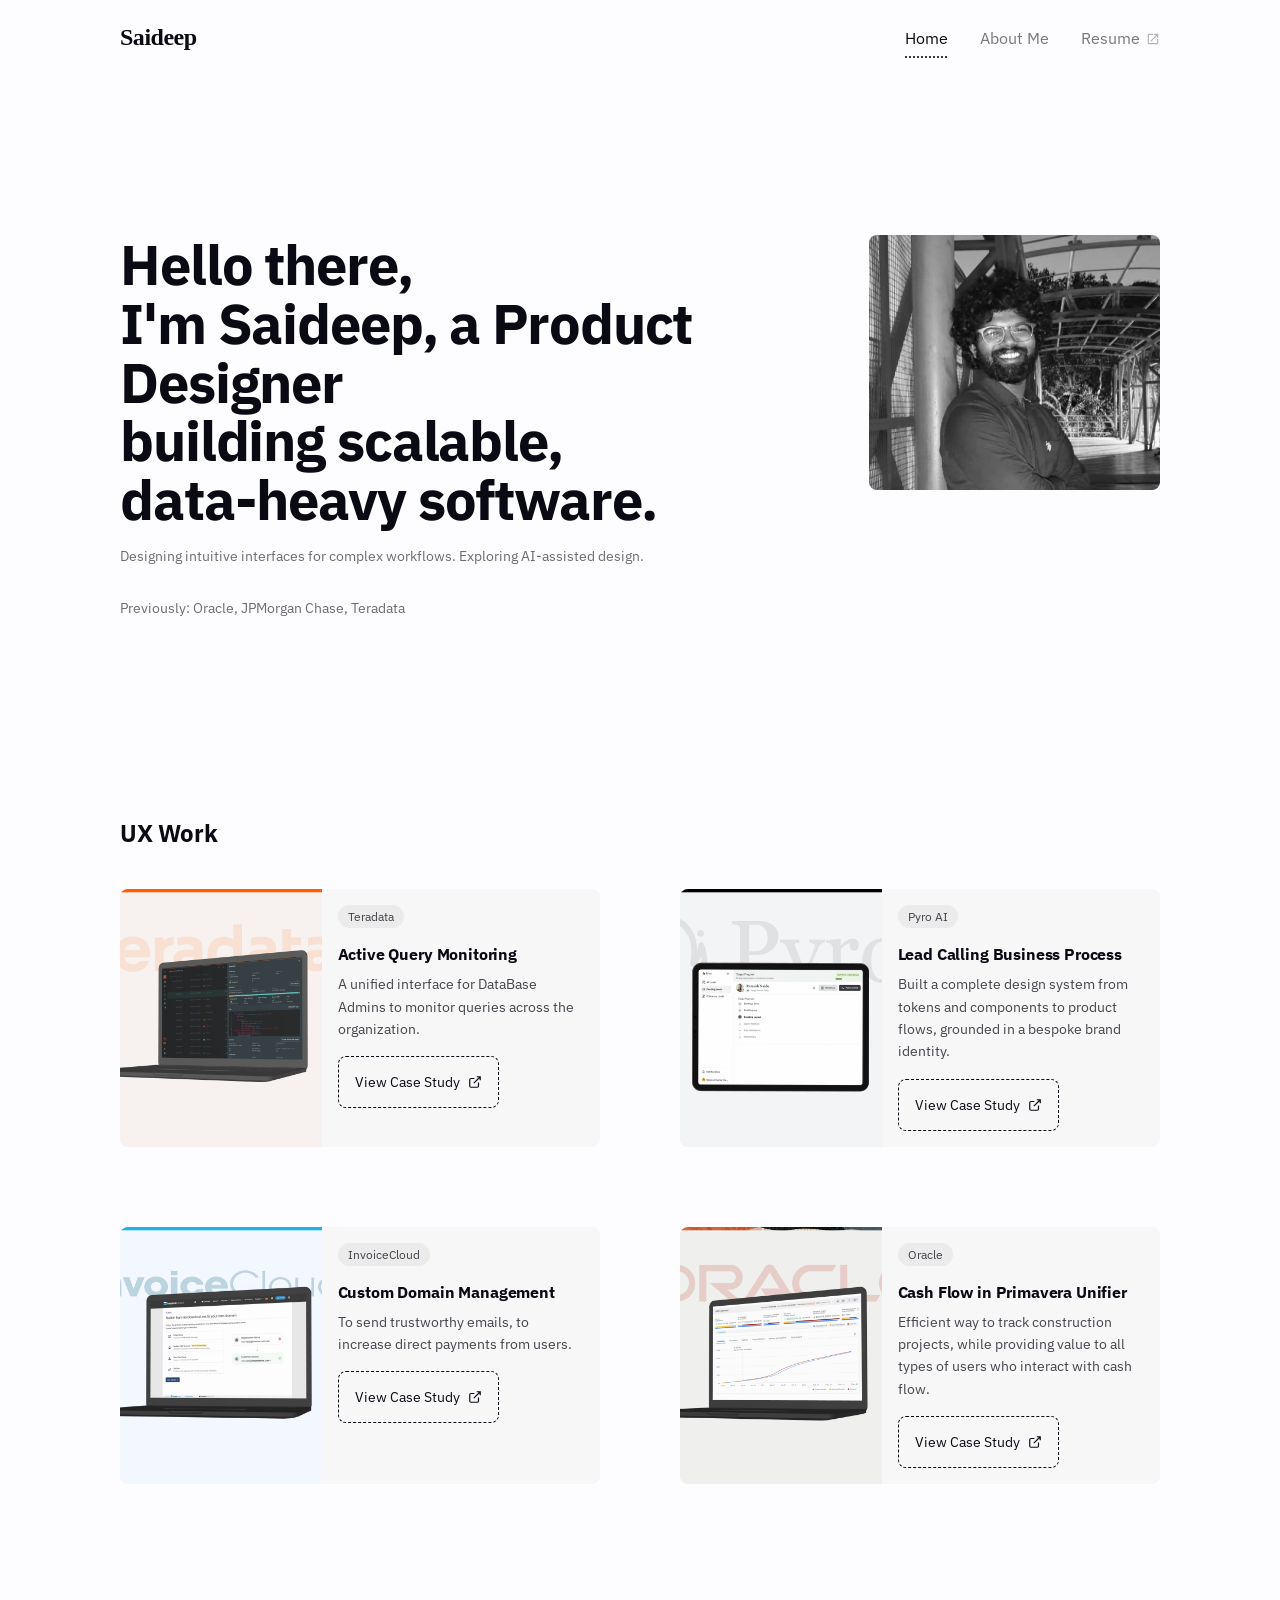
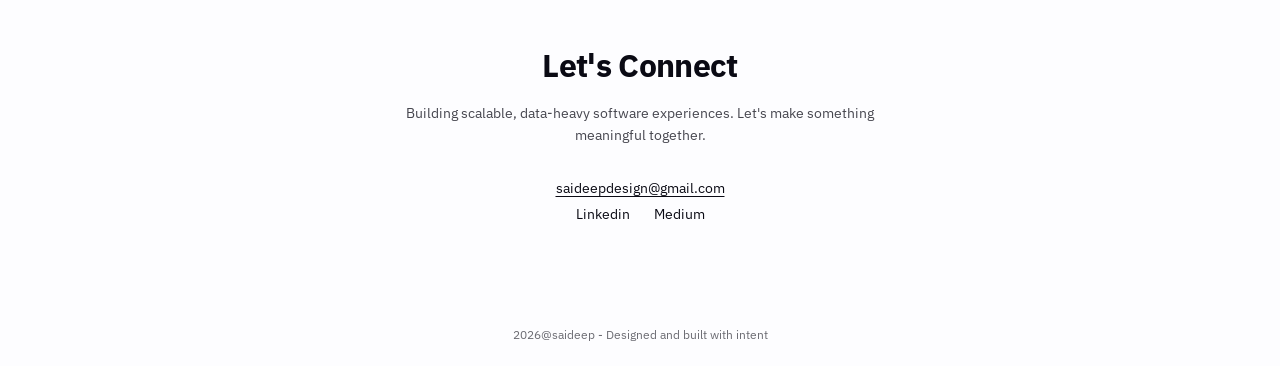
==== index.html @ 486af342 "Initial build of Indian-portfolio: replicate saideep.design as static site Ports the Framer-hosted m" ====
<!DOCTYPE html>
<html lang="en">
<head>
  <meta charset="UTF-8" />
  <meta name="viewport" content="width=device-width, initial-scale=1.0" />
  <title>Saideep Vangala — Product Designer</title>
  <meta name="description" content="Saideep Vangala — Senior Product Designer building scalable, data-heavy software." />
  <link rel="preconnect" href="https://fonts.googleapis.com" />
  <link rel="preconnect" href="https://fonts.gstatic.com" crossorigin />
  <link href="https://fonts.googleapis.com/css2?family=IBM+Plex+Sans:wght@400;500;600;700&display=swap" rel="stylesheet" />
  <link rel="stylesheet" href="portfolio-ds.css" />
</head>
<body class="page-home">

  <!-- NAV (desktop) -->
  <nav>
    <a class="nav-logo" href="/">Saideep</a>
    <ul class="nav-links">
      <li><a href="/" class="active">Home</a></li>
      <li><a href="/about">About Me</a></li>
      <li><a href="https://drive.google.com/file/d/1HiEhL3yhojKXlpeW-WOKGvESby1ViaPg/view" target="_blank" rel="noopener">Resume <svg xmlns="http://www.w3.org/2000/svg" width="14" height="14" viewBox="0 0 24 24" fill="currentColor" class="icon-external-link"><path d="M19 19H5V5h7V3H5a2 2 0 00-2 2v14a2 2 0 002 2h14a2 2 0 002-2v-7h-2v7zM14 3v2h3.59l-9.83 9.83 1.41 1.41L19 6.41V10h2V3h-7z"/></svg></a></li>
    </ul>
  </nav>

  <!-- NAV (mobile bottom bar) -->
  <nav class="mobile-nav">
    <a href="/" class="active">Home</a>
    <a href="/about">About Me</a>
    <a href="https://drive.google.com/file/d/1HiEhL3yhojKXlpeW-WOKGvESby1ViaPg/view" target="_blank" rel="noopener">Resume <svg xmlns="http://www.w3.org/2000/svg" width="14" height="14" viewBox="0 0 24 24" fill="currentColor" class="icon-external-link"><path d="M19 19H5V5h7V3H5a2 2 0 00-2 2v14a2 2 0 002 2h14a2 2 0 002-2v-7h-2v7zM14 3v2h3.59l-9.83 9.83 1.41 1.41L19 6.41V10h2V3h-7z"/></svg></a>
  </nav>

  <!-- HERO -->
  <div class="hero">
    <div class="hero-text">
      <h1>Hello there,<br />I'm Saideep, a Product Designer<br />building scalable,<br />data-heavy software.</h1>
      <p class="hero-sub">Designing intuitive interfaces for complex workflows. Exploring AI-assisted design.</p>
      <p class="hero-prev">Previously: Oracle, JPMorgan Chase, Teradata</p>
    </div>
    <div class="hero-photo">
      <img src="images/DP.png" alt="Saideep Vangala" />
    </div>
  </div>

  <!-- UX WORK -->
  <div class="section">
    <h2 class="section-title">UX Work</h2>
    <div class="work-grid">

      <a class="work-card" href="https://www.figma.com/proto/15N6r7ua9zx3kTx4AIGn7R/case-study---Active-Query-Monitoring---AQM?node-id=31-2897&scaling=scale-down-width&content-scaling=fixed&page-id=1%3A10&hide-ui=1" target="_blank" rel="noopener">
        <div class="work-card-image">
          <img src="images/Thumbnail%20-%20AQM.png" alt="Teradata Active Query Monitoring" />
        </div>
        <div class="work-card-content">
          <span class="work-tag">Teradata</span>
          <div class="work-card-body">
            <h3>Active Query Monitoring</h3>
            <p>A unified interface for DataBase Admins to monitor queries across the organization.</p>
          </div>
          <span class="work-btn">View Case Study <svg viewBox="0 0 24 24" fill="none" stroke="currentColor" stroke-width="2"><path d="M18 13v6a2 2 0 01-2 2H5a2 2 0 01-2-2V8a2 2 0 012-2h6M15 3h6v6M10 14L21 3"/></svg></span>
        </div>
      </a>

      <a class="work-card" href="https://www.figma.com/proto/bgmjLXt54IvHeegfUHhZ1A/Case-study---Pyro---Praja-RM-tool?node-id=28-75&scaling=scale-down-width&content-scaling=fixed&page-id=21%3A2" target="_blank" rel="noopener">
        <div class="work-card-image">
          <img src="images/Thumbnail%20-Pyro%20-%20RM.png" alt="Pyro AI" />
        </div>
        <div class="work-card-content">
          <span class="work-tag">Pyro AI</span>
          <div class="work-card-body">
            <h3>Lead Calling Business Process</h3>
            <p>Built a complete design system from tokens and components to product flows, grounded in a bespoke brand identity.</p>
          </div>
          <span class="work-btn">View Case Study <svg viewBox="0 0 24 24" fill="none" stroke="currentColor" stroke-width="2"><path d="M18 13v6a2 2 0 01-2 2H5a2 2 0 01-2-2V8a2 2 0 012-2h6M15 3h6v6M10 14L21 3"/></svg></span>
        </div>
      </a>

      <a class="work-card" href="https://www.figma.com/proto/kyYMKYUiEWqZeBJ1d8bh70/For-bahance?page-id=23%3A17189&node-id=149-2050&scaling=scale-down-width&content-scaling=fixed&hide-ui=1" target="_blank" rel="noopener">
        <div class="work-card-image">
          <img src="images/Thumbnail%20-%20Custom%20email%20domain.png" alt="InvoiceCloud" />
        </div>
        <div class="work-card-content">
          <span class="work-tag">InvoiceCloud</span>
          <div class="work-card-body">
            <h3>Custom Domain Management</h3>
            <p>To send trustworthy emails, to increase direct payments from users.</p>
          </div>
          <span class="work-btn">View Case Study <svg viewBox="0 0 24 24" fill="none" stroke="currentColor" stroke-width="2"><path d="M18 13v6a2 2 0 01-2 2H5a2 2 0 01-2-2V8a2 2 0 012-2h6M15 3h6v6M10 14L21 3"/></svg></span>
        </div>
      </a>

      <a class="work-card" href="https://www.figma.com/proto/kyYMKYUiEWqZeBJ1d8bh70/Portfolio---behance?page-id=0%3A1&node-id=214-20147&scaling=scale-down-width&content-scaling=fixed&hide-ui=1" target="_blank" rel="noopener">
        <div class="work-card-image">
          <img src="images/Thumbnail%20-%20Cash%20Flow.png" alt="Oracle" />
        </div>
        <div class="work-card-content">
          <span class="work-tag">Oracle</span>
          <div class="work-card-body">
            <h3>Cash Flow in Primavera Unifier</h3>
            <p>Efficient way to track construction projects, while providing value to all types of users who interact with cash flow.</p>
          </div>
          <span class="work-btn">View Case Study <svg viewBox="0 0 24 24" fill="none" stroke="currentColor" stroke-width="2"><path d="M18 13v6a2 2 0 01-2 2H5a2 2 0 01-2-2V8a2 2 0 012-2h6M15 3h6v6M10 14L21 3"/></svg></span>
        </div>
      </a>

    </div>
  </div>

  <!-- CONNECT -->
  <div class="connect">
    <h2>Let's Connect</h2>
    <p class="connect-sub">Building scalable, data-heavy software experiences. Let's make something meaningful together.</p>
    <div class="connect-links">
      <a href="mailto:saideepdesign@gmail.com">saideepdesign@gmail.com</a>
      <div class="connect-social">
        <a href="https://www.linkedin.com/in/saideep-vangala/" target="_blank" rel="noopener">Linkedin</a>
        <a href="https://medium.com/@saideepdesign" target="_blank" rel="noopener">Medium</a>
      </div>
    </div>
  </div>

  <footer>2026@saideep - Designed and built with intent</footer>

</body>
</html>
---- portfolio-ds.css ----
/* ==========================================================================
   PORTFOLIO-DS — Saideep portfolio design system (common/default site)
   One shared stylesheet for index.html, about.html.

   Structure:
   1. TOKENS     — primitives, then semantic tokens built on top of them
   2. BASE       — reset + global element defaults
   3. ATOMS      — smallest reusable pieces (logo, nav link, button, tag, icon sizing)
   4. MOLECULES  — page-specific composite components (cards), grouped by the page they belong to
   5. TEMPLATES  — page-level containers, scoped under body.page-home / body.page-about
   6. RESPONSIVE — breakpoints: ≤960px (tablet), ≤600px (mobile)

   Each HTML page needs exactly one line in <head>:
     <link rel="stylesheet" href="portfolio-ds.css" />
   and a page-identifying class on <body>: page-home / page-about.
   ========================================================================== */


/* ── 1. TOKENS ─────────────────────────────────────────────────────────── */

:root {
  /* Primitives — raw values, not referenced directly outside this block */
  --color-white:    #FFFFFF;
  --color-gray-25:  #FDFDFF;
  --color-gray-50:  #F7F7F7;
  --color-gray-75:  #F0F4FF;
  --color-gray-100: #EBEBEB;
  --color-gray-150: #E8E8E8;
  --color-gray-200: #DDDDDD;
  --color-ink:      #0A0A14;
  --color-ink-rgb:  10, 10, 20;
  --color-black:    #000000;

  --font-sans:  'IBM Plex Sans', sans-serif;
  --font-serif: Georgia, serif;

  --font-size-11: 11px; --font-size-12: 12px; --font-size-13: 13px; --font-size-14: 14px;
  --font-size-15: 15px; --font-size-16: 16px; --font-size-24: 24px; --font-size-28: 28px;
  --font-size-30: 30px; --font-size-32: 32px; --font-size-36: 36px; --font-size-40: 40px;
  --font-size-48: 48px; --font-size-56: 56px;

  --font-weight-regular: 400; --font-weight-medium: 500;
  --font-weight-semibold: 600; --font-weight-bold: 700;

  --line-height-tight: 1.05; --line-height-snug: 1.3; --line-height-normal: 1.5;
  --line-height-relaxed: 1.6; --line-height-loose: 1.7;

  --tracking-tight: -0.02em; --tracking-snug: -0.01em;
  --tracking-wide: 0.03em; --tracking-wider: 0.08em;

  /* Spacing — 8px base unit. --space-half is the one sanctioned exception
     for micro adjustments (icon gaps); never use it between cards/sections. */
  --space-half: 4px; --space-1: 8px; --space-2: 16px; --space-3: 24px;
  --space-4: 32px; --space-5: 40px; --space-6: 48px; --space-7: 56px;
  --space-8: 64px; --space-9: 72px; --space-10: 80px; --space-11: 96px;
  --space-12: 120px; --space-13: 160px;

  --radius-sm: 4px; --radius-md: 8px; --radius-full: 999px;
  --ease-standard: 0.15s ease; --ease-standard-md: 0.2s ease;

  /* Semantic — components should consume these, not the primitives above */
  --color-bg-canvas:              var(--color-gray-25);
  --color-bg-surface:              var(--color-gray-75);
  --color-bg-card:                var(--color-gray-50);
  --color-bg-tag:                 var(--color-gray-100);
  --color-bg-image-placeholder:   var(--color-gray-150);
  --color-bg-image-placeholder-2: var(--color-gray-200);
  --color-bg-overlay-scrim:       rgba(0, 0, 0, 0.3);
  --color-bg-overlay-scrim-hover: rgba(0, 0, 0, 0.45);
  --color-bg-hover-wash:          rgba(var(--color-ink-rgb), 0.04);
  --color-bg-track:               rgba(var(--color-ink-rgb), 0.12);

  /* Text — contrast ratios measured against --color-bg-canvas (#FDFDFF) */
  --color-text-primary:   var(--color-ink);                 /* 19.4:1 — AAA */
  --color-text-secondary: rgba(var(--color-ink-rgb), 0.75); /* 9.1:1  — AAA */
  --color-text-tertiary:  rgba(var(--color-ink-rgb), 0.6);  /* 5.2:1  — AA  */
  --color-text-on-dark:   var(--color-white);

  --color-border: var(--color-gray-150);

  --space-page-margin:        var(--space-12);
  --space-page-margin-tablet: var(--space-5);
  --space-page-margin-mobile: var(--space-3);
  --space-section-gap:        var(--space-10);
  --space-card-padding-lg:    var(--space-4);
  --space-card-padding-md:    var(--space-2);
  --space-card-gap-roomy:     var(--space-10);
  --space-card-gap-cozy:      var(--space-6);
  --space-card-gap-tight:     var(--space-4);

  --radius-card: var(--radius-md);
  --radius-pill: var(--radius-full);
}


/* ── 2. BASE ───────────────────────────────────────────────────────────── */

*, *::before, *::after { box-sizing: border-box; margin: 0; padding: 0; }

body {
  font-family: var(--font-sans);
  background: var(--color-bg-canvas);
  color: var(--color-text-primary);
  -webkit-font-smoothing: antialiased;
}

a { text-decoration: none; color: inherit; }


/* ── 3. ATOMS ──────────────────────────────────────────────────────────── */

/* Logo / wordmark */
.nav-logo {
  font-size: var(--font-size-24);
  font-weight: var(--font-weight-bold);
  color: var(--color-text-primary);
  letter-spacing: var(--tracking-tight);
  display: flex;
  align-items: baseline;
  gap: 3px; /* micro, intentionally off-grid */
  font-family: var(--font-serif);
}

/* Desktop nav bar + nav links (identical on every page) */
nav {
  display: flex;
  align-items: center;
  justify-content: space-between;
  padding: var(--space-3) var(--space-page-margin);
  max-width: 1440px;
  margin: 0 auto;
}

.nav-links {
  display: flex;
  align-items: center;
  gap: var(--space-4);
  list-style: none;
}

.nav-links a {
  font-size: var(--font-size-16);
  font-weight: var(--font-weight-regular);
  color: var(--color-text-primary);
  opacity: 0.55;
  text-decoration: none;
  transition: opacity var(--ease-standard);
}

.nav-links a.active {
  opacity: 1;
  text-decoration: underline;
  text-decoration-style: dotted;
  text-underline-offset: 13px;
  text-decoration-color: var(--color-text-primary);
}

.nav-links a:hover:not(.active) {
  opacity: 1;
  text-decoration: underline;
  text-decoration-style: dotted;
  text-underline-offset: 13px;
  text-decoration-color: var(--color-text-primary);
}

/* External-link icon (used inline next to "Resume" in both nav variants) */
.icon-external-link { opacity: 0.55; vertical-align: middle; margin-left: 2px; }

/* Pill tag — work-tag is the only background-filled pill in the system */
.work-tag {
  font-size: var(--font-size-12);
  font-weight: var(--font-weight-regular);
  color: var(--color-text-secondary);
  background: var(--color-bg-tag);
  padding: var(--space-half) 10px;
  border-radius: var(--radius-pill);
  display: inline-block;
}

/* Outline button — "View Case Study →" */
.work-btn {
  display: inline-flex;
  align-items: center;
  gap: var(--space-1);
  padding: var(--space-2);
  border: 1px dashed var(--color-text-primary);
  border-radius: var(--radius-card);
  font-size: var(--font-size-14);
  font-weight: var(--font-weight-regular);
  color: var(--color-text-primary);
  background: transparent;
  cursor: pointer;
  transition: background var(--ease-standard);
  text-decoration: none;
}

.work-btn:hover { background: var(--color-bg-hover-wash); }
.work-btn svg { width: 14px; height: 14px; flex-shrink: 0; }

/* Play button — overlays a video thumbnail */
.play-btn {
  position: absolute;
  inset: 0;
  display: flex;
  align-items: center;
  justify-content: center;
  background: var(--color-bg-overlay-scrim);
  transition: background var(--ease-standard-md);
}

.play-btn:hover { background: var(--color-bg-overlay-scrim-hover); }
.play-btn svg { width: 48px; height: 48px; fill: var(--color-text-on-dark); opacity: 0.9; }

/* Mobile bottom nav bar (identical on every page) */
.mobile-nav {
  display: none;
  position: fixed;
  bottom: 0; left: 0; right: 0;
  z-index: 100;
  background: var(--color-bg-canvas);
  border-top: 1px solid var(--color-border);
  padding: 12px 0 env(safe-area-inset-bottom, 12px);
  justify-content: space-around;
  align-items: center;
}

.mobile-nav a {
  font-size: var(--font-size-12);
  font-weight: var(--font-weight-regular);
  color: var(--color-text-primary);
  text-decoration: none;
}

.mobile-nav a.active {
  text-decoration: underline;
  text-decoration-style: solid;
  text-underline-offset: 3px;
}

/* Connect block — inner elements (shared verbatim across pages;
   the outer container is scoped per page in §5 TEMPLATES) */
.connect h2 { font-size: var(--font-size-32); font-weight: var(--font-weight-bold); letter-spacing: var(--tracking-tight); }

.connect-sub {
  font-size: var(--font-size-14);
  color: var(--color-text-secondary);
  line-height: var(--line-height-relaxed);
  max-width: 520px;
  margin-top: -16px; /* micro, intentionally off-grid: pulls sub-line closer to heading */
}

.connect-links { display: flex; flex-direction: column; align-items: center; gap: var(--space-1); }

.connect-links a {
  font-size: var(--font-size-14);
  color: var(--color-text-primary);
  text-decoration: underline;
  text-underline-offset: 3px;
}

.connect-social { display: flex; gap: var(--space-3); }
.connect-social a { font-size: var(--font-size-14); color: var(--color-text-primary); text-decoration: none; }

/* Footer (identical on every page) */
footer {
  text-align: center;
  padding: var(--space-3) var(--space-page-margin);
  font-size: var(--font-size-12);
  color: var(--color-text-tertiary);
}


/* ── 4. MOLECULES ──────────────────────────────────────────────────────── */

/* — Home: hero — */
.hero {
  max-width: 1440px;
  margin: 0 auto;
  padding: var(--space-13) var(--space-page-margin) var(--space-12);
  display: flex;
  flex-direction: row;
  align-items: flex-start;
  justify-content: space-between;
  gap: 10px; /* micro, intentionally off-grid */
}

.hero-text { flex: 1; }

.hero h1 {
  font-size: var(--font-size-56);
  font-weight: var(--font-weight-bold);
  line-height: var(--line-height-tight);
  letter-spacing: var(--tracking-tight);
  margin-bottom: var(--space-2);
}

.hero-sub { font-size: var(--font-size-14); color: var(--color-text-tertiary); line-height: var(--line-height-relaxed); }
.hero-prev { font-size: var(--font-size-14); color: var(--color-text-tertiary); margin-top: var(--space-4); }

.hero-photo {
  width: 28%;
  flex-shrink: 0;
  border-radius: var(--radius-card);
  overflow: hidden;
  background: var(--color-bg-card);
  aspect-ratio: 4/3.5;
}

.hero-photo img {
  width: 100%; height: 100%;
  object-fit: cover;
  object-position: top center;
  filter: grayscale(100%);
  display: block;
}

/* — Home: work cards — */
.work-grid { display: grid; grid-template-columns: 1fr 1fr; gap: var(--space-card-gap-roomy); }

.work-card {
  background: var(--color-bg-card);
  border-radius: var(--radius-card);
  overflow: hidden;
  display: flex;
  flex-direction: row;
  cursor: pointer;
  transition: opacity var(--ease-standard-md);
}

.work-card:hover { opacity: 0.85; }

.work-card-image { width: 42%; flex-shrink: 0; overflow: hidden; background: var(--color-bg-image-placeholder); }
.work-card-image img { width: 100%; height: 100%; object-fit: cover; display: block; }

.work-card-content {
  flex: 1;
  padding: var(--space-card-padding-md);
  display: flex;
  flex-direction: column;
  gap: var(--space-2);
  align-items: flex-start;
}

.work-card-body { display: flex; flex-direction: column; gap: var(--space-1); }
.work-card-body h3 { font-size: var(--font-size-16); font-weight: var(--font-weight-bold); line-height: var(--line-height-snug); letter-spacing: var(--tracking-snug); color: var(--color-text-primary); }
.work-card-body p { font-size: var(--font-size-14); color: var(--color-text-secondary); line-height: var(--line-height-relaxed); }

/* — About: teaching — */
.teaching-grid { display: grid; grid-template-columns: 1fr 1fr; gap: var(--space-card-gap-cozy); }
.teaching-item { display: flex; flex-direction: column; gap: var(--space-1); }

.video-wrap { position: relative; border-radius: var(--radius-card); overflow: hidden; background: var(--color-black); aspect-ratio: 16/9; }
.video-wrap video, .video-wrap img { width: 100%; height: 100%; object-fit: cover; display: block; }

.designerrs-wrap {
  border-radius: var(--radius-card);
  overflow: hidden;
  background: var(--color-white);
  border: 1px solid var(--color-border);
  aspect-ratio: 16/9;
  display: flex;
  align-items: center;
  justify-content: center;
  padding: var(--space-4);
}
.designerrs-wrap img { max-width: 70%; max-height: 70%; object-fit: contain; }

.item-label { font-size: var(--font-size-14); color: var(--color-text-secondary); line-height: var(--line-height-normal); }

/* — About: reading — */
.reading-section { background: var(--color-bg-canvas); padding: var(--space-4) 0; }
.reading-grid { display: grid; grid-template-columns: 1fr 1fr; gap: var(--space-card-gap-cozy); }
.book-item { display: flex; flex-direction: column; gap: var(--space-1); }
.book-cover { border-radius: var(--radius-card); overflow: hidden; background: var(--color-bg-card); aspect-ratio: 3/4; max-height: 280px; }
.book-cover img { width: 100%; height: 100%; object-fit: cover; display: block; }
.book-tag { font-size: var(--font-size-13); color: var(--color-text-tertiary); }
.book-title { font-size: var(--font-size-14); font-weight: var(--font-weight-medium); color: var(--color-text-primary); }

/* — About: hobbies — */
.hobbies-grid { display: grid; grid-template-columns: 1fr 1fr; gap: var(--space-card-gap-cozy); }
.hobby-item { display: flex; flex-direction: column; gap: var(--space-1); }
.hobby-img { border-radius: var(--radius-card); overflow: hidden; background: var(--color-bg-card); aspect-ratio: 4/3; max-height: 220px; padding: var(--space-2); }
.hobby-img img { width: 100%; height: 100%; object-fit: cover; display: block; border-radius: var(--radius-sm); }
.hobby-tag { font-size: var(--font-size-15); color: var(--color-text-tertiary); }
.hobby-title { font-size: var(--font-size-16); font-weight: var(--font-weight-medium); color: var(--color-text-primary); }


/* ── 5. TEMPLATES ──────────────────────────────────────────────────────── */

/* Home: per-section container (no single .page wrapper on this page) */
body.page-home .section { max-width: 1440px; margin: 0 auto; padding: var(--space-10) var(--space-page-margin); }
body.page-home .section-title { font-size: var(--font-size-24); font-weight: var(--font-weight-bold); letter-spacing: var(--tracking-snug); margin-bottom: var(--space-5); }
body.page-home .connect { max-width: 1440px; margin: 0 auto; padding: var(--space-10) var(--space-page-margin); text-align: center; display: flex; flex-direction: column; align-items: center; gap: var(--space-4); }

/* About: single flex-column .page wrapper */
body.page-about .page { max-width: 1440px; margin: 0 auto; padding: var(--space-10) var(--space-page-margin); display: flex; flex-direction: column; gap: var(--space-10); }
body.page-about .section-title { font-size: var(--font-size-24); font-weight: var(--font-weight-bold); letter-spacing: var(--tracking-snug); margin-bottom: var(--space-3); }
body.page-about .connect { text-align: center; display: flex; flex-direction: column; align-items: center; gap: var(--space-4); padding-bottom: 0; }


/* ── 6. RESPONSIVE ─────────────────────────────────────────────────────── */

@media (max-width: 960px) {
  nav { padding: var(--space-5) var(--space-page-margin-tablet); }
  footer { padding: var(--space-3) var(--space-page-margin-tablet); }

  body.page-home .hero { padding: var(--space-9) var(--space-page-margin-tablet) var(--space-6); }
  body.page-home .hero h1 { font-size: var(--font-size-40); }
  body.page-home .hero-photo { width: 36%; }
  body.page-home .section { padding: var(--space-6) var(--space-page-margin-tablet); }
  body.page-home .work-grid { grid-template-columns: 1fr; gap: var(--space-3); }
  body.page-home .connect { padding: var(--space-6) var(--space-page-margin-tablet); }

  body.page-about .page { padding: var(--space-6) var(--space-page-margin-tablet); gap: var(--space-6); }
  body.page-about .teaching-grid { grid-template-columns: 1fr; }
  body.page-about .reading-grid { grid-template-columns: 1fr 1fr; }
  body.page-about .hobbies-grid { grid-template-columns: 1fr 1fr; }
}

@media (max-width: 600px) {
  nav { display: none; }
  .mobile-nav { display: flex; }
  body { padding-bottom: var(--space-9); }
  footer { padding: var(--space-2) var(--space-page-margin-mobile); }

  body.page-home .hero { padding: var(--space-5) var(--space-page-margin-mobile) var(--space-4); flex-direction: column-reverse; }
  body.page-home .hero-photo { width: 100%; aspect-ratio: 16/9; }
  body.page-home .hero h1 { font-size: var(--font-size-30); }
  body.page-home .section { padding: var(--space-5) var(--space-page-margin-mobile); }
  body.page-home .work-card { flex-direction: column; }
  body.page-home .work-card-image { width: 100%; height: 180px; }
  body.page-home .connect { padding: var(--space-5) var(--space-page-margin-mobile); }

  body.page-about .page { padding: var(--space-5) var(--space-page-margin-mobile); gap: var(--space-6); }
  body.page-about .reading-grid { grid-template-columns: 1fr; }
  body.page-about .hobbies-grid { grid-template-columns: 1fr; }
}

@media (min-width: 601px) {
  .mobile-nav { display: none; }
}
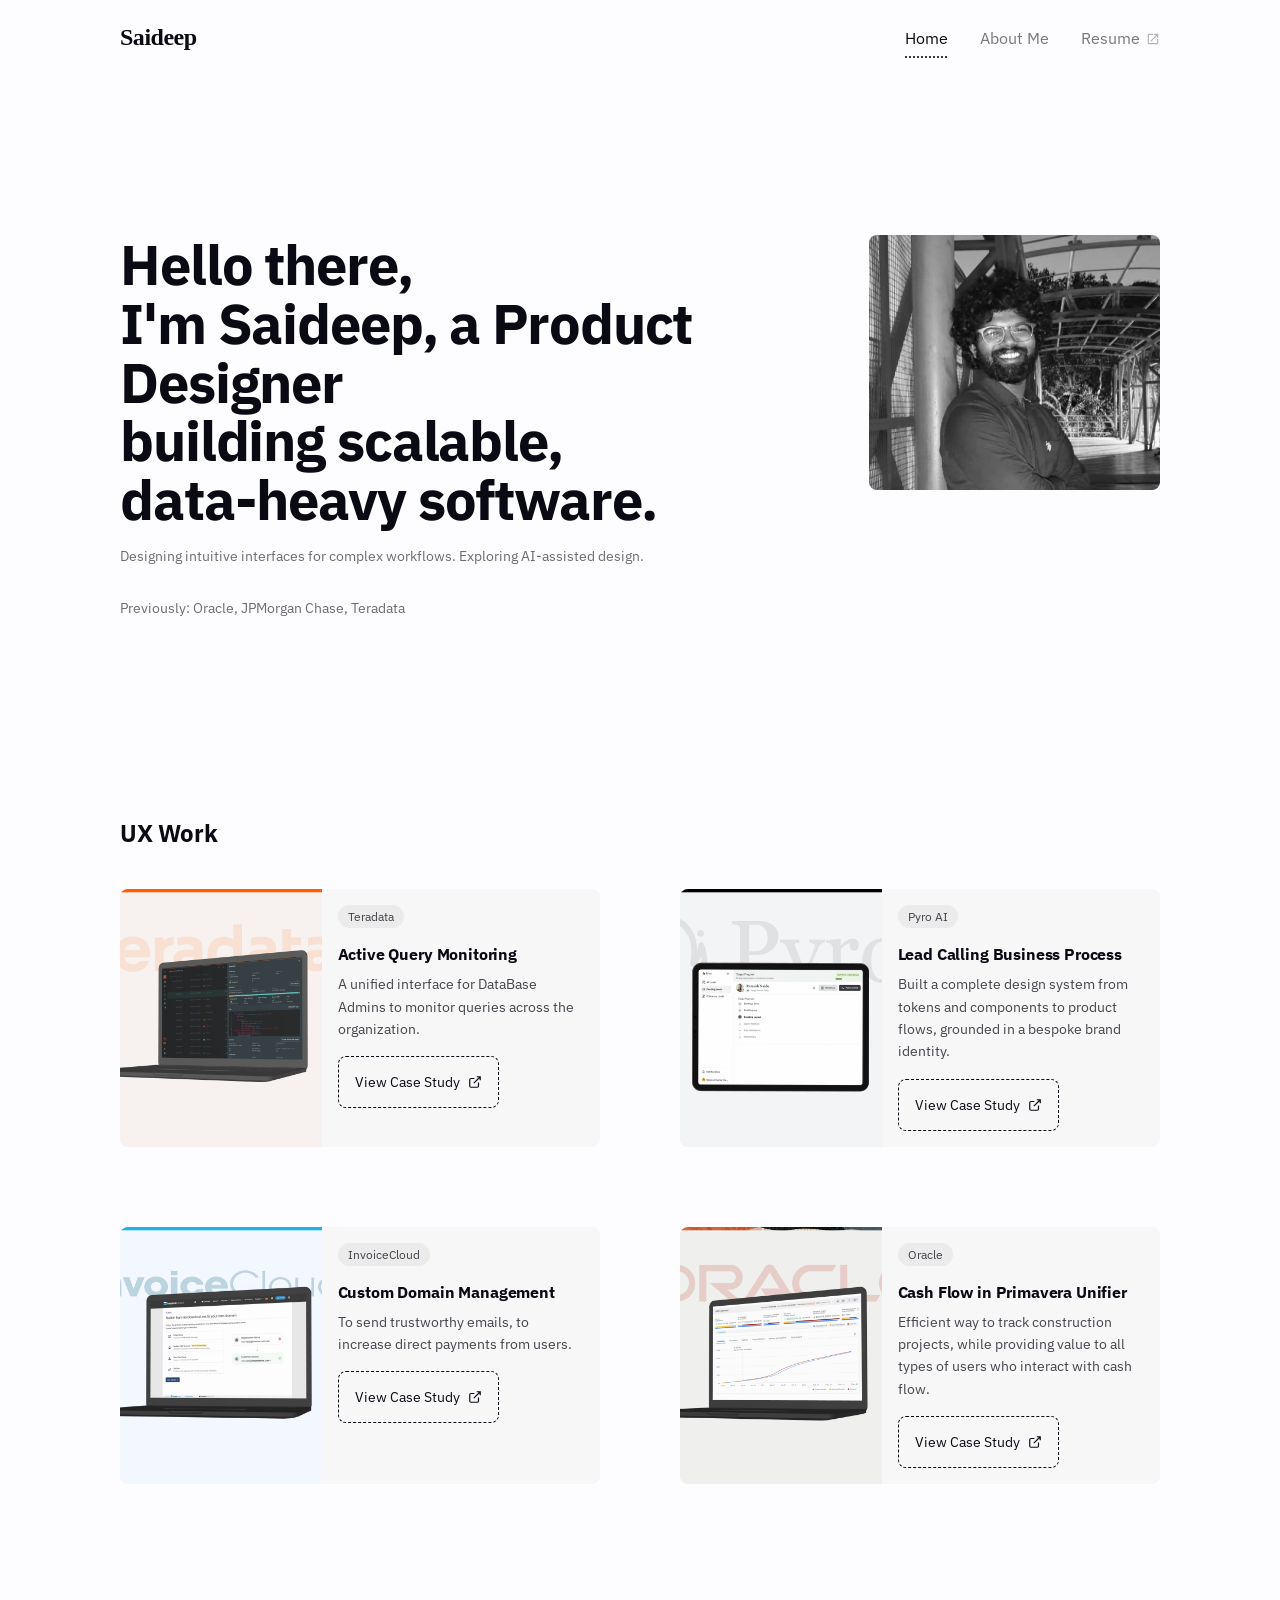
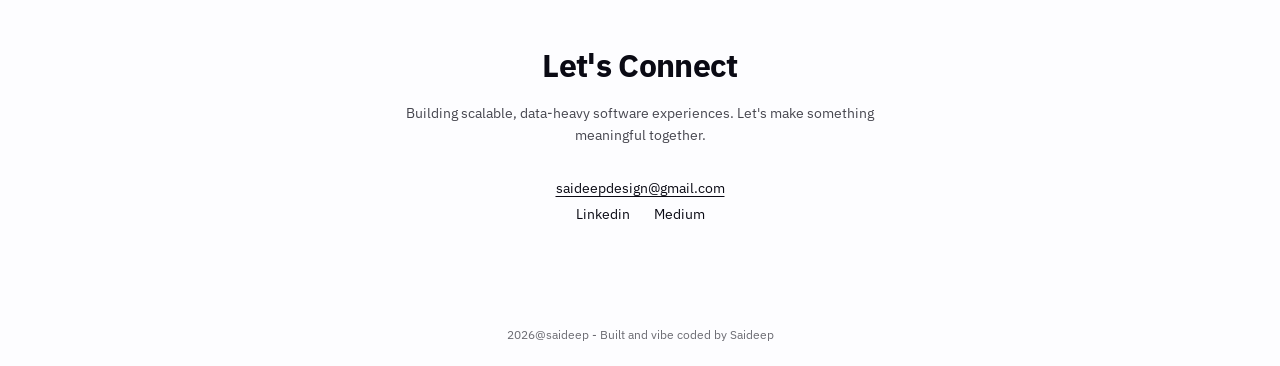
==== commit 97c002c9: "Improve mobile bottom nav tap targets and fix About page spacing/footer Bottom nav links now fill th" ====
--- a/index.html
+++ b/index.html
@@ -18,7 +18,7 @@
     <ul class="nav-links">
       <li><a href="/" class="active">Home</a></li>
       <li><a href="/about">About Me</a></li>
-      <li><a href="https://drive.google.com/file/d/1HiEhL3yhojKXlpeW-WOKGvESby1ViaPg/view" target="_blank" rel="noopener">Resume <svg xmlns="http://www.w3.org/2000/svg" width="14" height="14" viewBox="0 0 24 24" fill="currentColor" class="icon-external-link"><path d="M19 19H5V5h7V3H5a2 2 0 00-2 2v14a2 2 0 002 2h14a2 2 0 002-2v-7h-2v7zM14 3v2h3.59l-9.83 9.83 1.41 1.41L19 6.41V10h2V3h-7z"/></svg></a></li>
+      <li><a href="/Saideep_Vangala_Resume.pdf" target="_blank" rel="noopener">Resume <svg xmlns="http://www.w3.org/2000/svg" width="14" height="14" viewBox="0 0 24 24" fill="currentColor" class="icon-external-link"><path d="M19 19H5V5h7V3H5a2 2 0 00-2 2v14a2 2 0 002 2h14a2 2 0 002-2v-7h-2v7zM14 3v2h3.59l-9.83 9.83 1.41 1.41L19 6.41V10h2V3h-7z"/></svg></a></li>
     </ul>
   </nav>
 
@@ -26,7 +26,7 @@
   <nav class="mobile-nav">
     <a href="/" class="active">Home</a>
     <a href="/about">About Me</a>
-    <a href="https://drive.google.com/file/d/1HiEhL3yhojKXlpeW-WOKGvESby1ViaPg/view" target="_blank" rel="noopener">Resume <svg xmlns="http://www.w3.org/2000/svg" width="14" height="14" viewBox="0 0 24 24" fill="currentColor" class="icon-external-link"><path d="M19 19H5V5h7V3H5a2 2 0 00-2 2v14a2 2 0 002 2h14a2 2 0 002-2v-7h-2v7zM14 3v2h3.59l-9.83 9.83 1.41 1.41L19 6.41V10h2V3h-7z"/></svg></a>
+    <a href="/Saideep_Vangala_Resume.pdf" target="_blank" rel="noopener">Resume <svg xmlns="http://www.w3.org/2000/svg" width="14" height="14" viewBox="0 0 24 24" fill="currentColor" class="icon-external-link"><path d="M19 19H5V5h7V3H5a2 2 0 00-2 2v14a2 2 0 002 2h14a2 2 0 002-2v-7h-2v7zM14 3v2h3.59l-9.83 9.83 1.41 1.41L19 6.41V10h2V3h-7z"/></svg></a>
   </nav>
 
   <!-- HERO -->
@@ -118,7 +118,7 @@
     </div>
   </div>
 
-  <footer>2026@saideep - Designed and built with intent</footer>
+  <footer>2026@saideep - Built and vibe coded by Saideep</footer>
 
 </body>
 </html>
--- a/portfolio-ds.css
+++ b/portfolio-ds.css
@@ -219,12 +219,18 @@
   z-index: 100;
   background: var(--color-bg-canvas);
   border-top: 1px solid var(--color-border);
-  padding: 12px 0 env(safe-area-inset-bottom, 12px);
-  justify-content: space-around;
-  align-items: center;
+  padding: 8px 0 calc(8px + env(safe-area-inset-bottom, 0px));
+  align-items: stretch;
 }
 
 .mobile-nav a {
+  flex: 1;
+  display: flex;
+  align-items: center;
+  justify-content: center;
+  gap: 6px;
+  min-height: 48px;
+  padding: 8px 12px;
   font-size: var(--font-size-12);
   font-weight: var(--font-weight-regular);
   color: var(--color-text-primary);
@@ -379,8 +385,8 @@
 /* — About: hobbies — */
 .hobbies-grid { display: grid; grid-template-columns: 1fr 1fr; gap: var(--space-card-gap-cozy); }
 .hobby-item { display: flex; flex-direction: column; gap: var(--space-1); }
-.hobby-img { border-radius: var(--radius-card); overflow: hidden; background: var(--color-bg-card); aspect-ratio: 4/3; max-height: 220px; padding: var(--space-2); }
-.hobby-img img { width: 100%; height: 100%; object-fit: cover; display: block; border-radius: var(--radius-sm); }
+.hobby-img { border-radius: var(--radius-card); overflow: hidden; background: var(--color-bg-card); aspect-ratio: 4/3; max-height: 220px; }
+.hobby-img img { width: 100%; height: 100%; object-fit: cover; display: block; }
 .hobby-tag { font-size: var(--font-size-15); color: var(--color-text-tertiary); }
 .hobby-title { font-size: var(--font-size-16); font-weight: var(--font-weight-medium); color: var(--color-text-primary); }
 
@@ -395,7 +401,7 @@
 /* About: single flex-column .page wrapper */
 body.page-about .page { max-width: 1440px; margin: 0 auto; padding: var(--space-10) var(--space-page-margin); display: flex; flex-direction: column; gap: var(--space-10); }
 body.page-about .section-title { font-size: var(--font-size-24); font-weight: var(--font-weight-bold); letter-spacing: var(--tracking-snug); margin-bottom: var(--space-3); }
-body.page-about .connect { text-align: center; display: flex; flex-direction: column; align-items: center; gap: var(--space-4); padding-bottom: 0; }
+body.page-about .connect { text-align: center; display: flex; flex-direction: column; align-items: center; gap: var(--space-4); padding-bottom: 0; margin-top: var(--space-3); }
 
 
 /* ── 6. RESPONSIVE ─────────────────────────────────────────────────────── */
@@ -420,7 +426,7 @@
 @media (max-width: 600px) {
   nav { display: none; }
   .mobile-nav { display: flex; }
-  body { padding-bottom: var(--space-9); }
+  body { padding-bottom: calc(64px + env(safe-area-inset-bottom, 0px)); }
   footer { padding: var(--space-2) var(--space-page-margin-mobile); }
 
   body.page-home .hero { padding: var(--space-5) var(--space-page-margin-mobile) var(--space-4); flex-direction: column-reverse; }
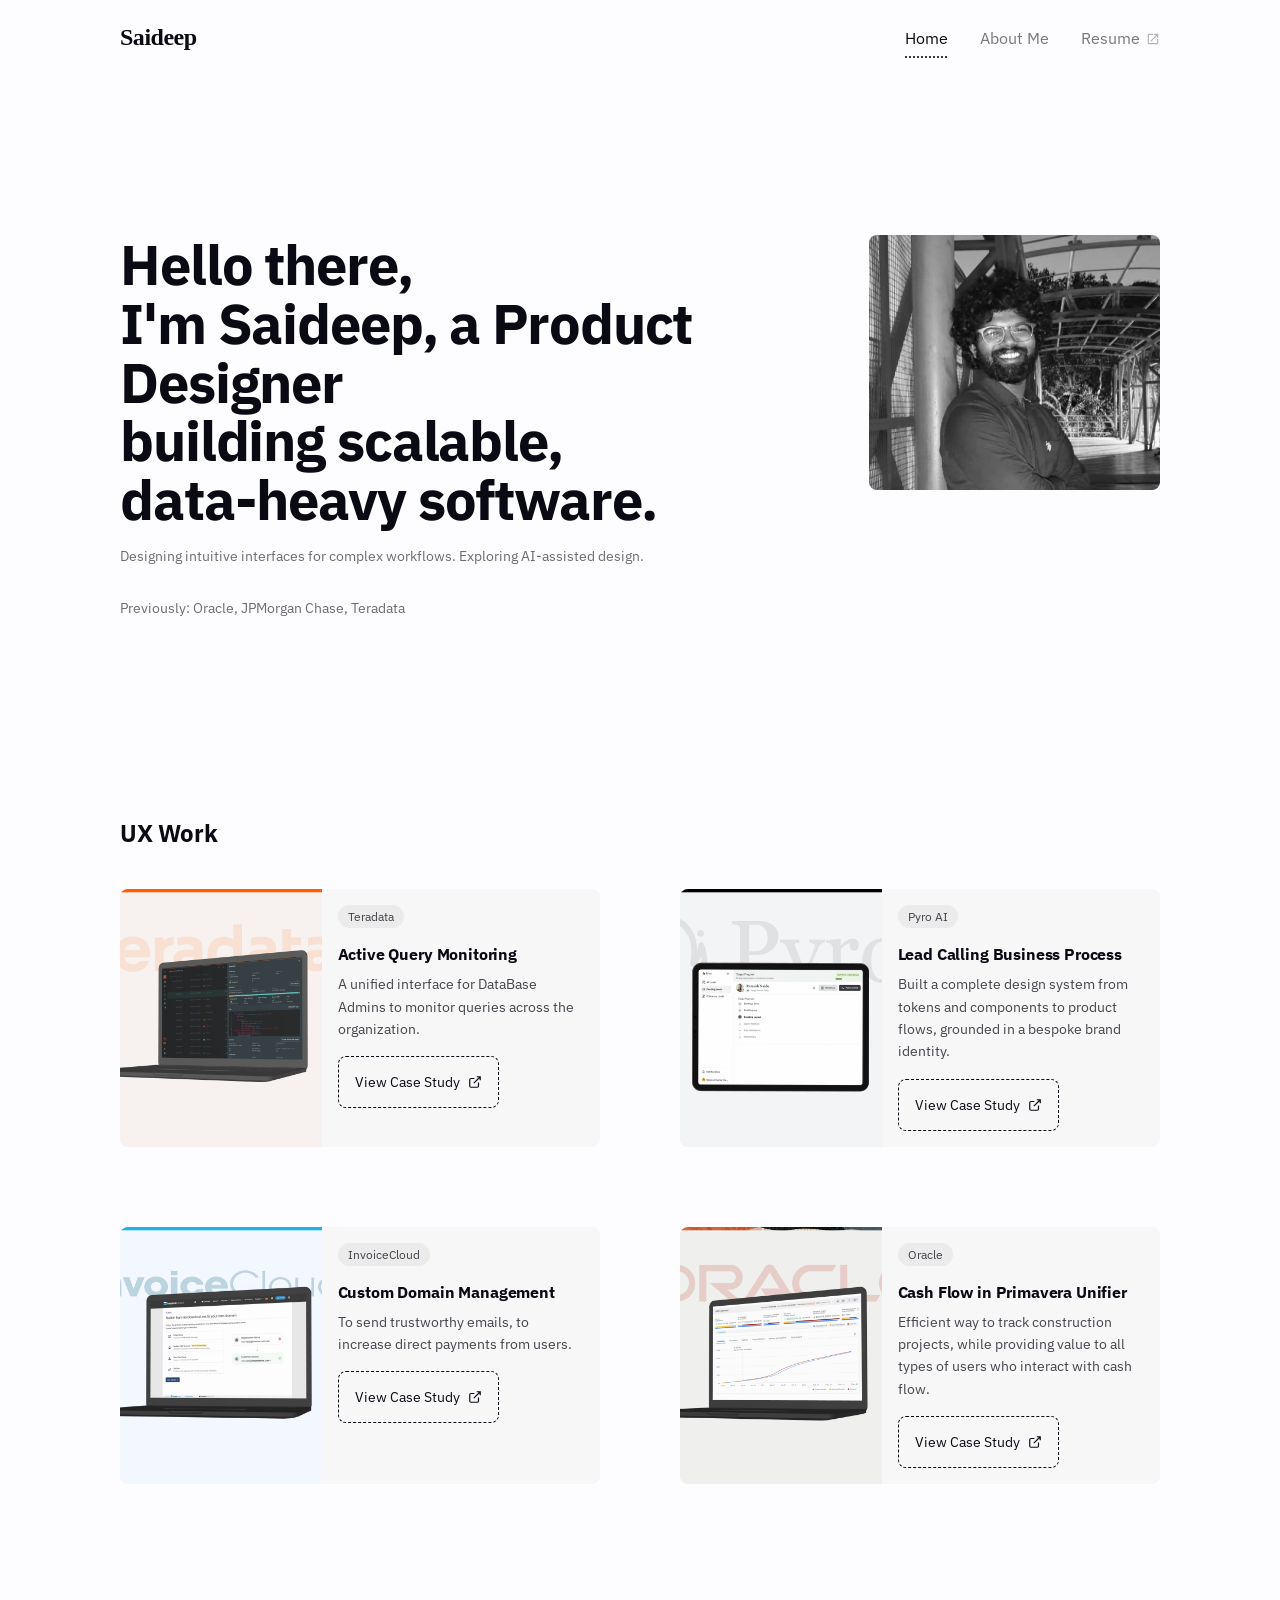
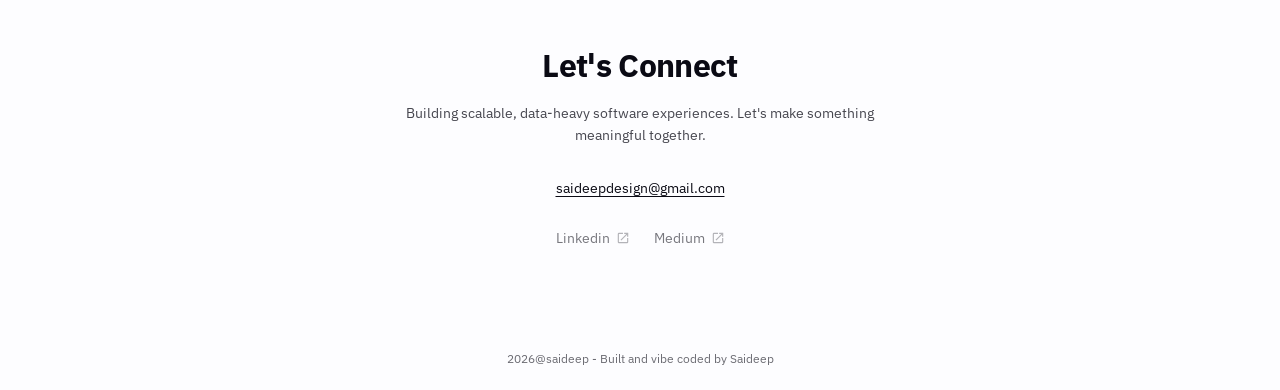
==== commit 522c05a9: "Style Connect social links to match nav's external-link pattern Linkedin/Medium now carry the same e" ====
--- a/index.html
+++ b/index.html
@@ -112,8 +112,8 @@
     <div class="connect-links">
       <a href="mailto:saideepdesign@gmail.com">saideepdesign@gmail.com</a>
       <div class="connect-social">
-        <a href="https://www.linkedin.com/in/saideep-vangala/" target="_blank" rel="noopener">Linkedin</a>
-        <a href="https://medium.com/@saideepdesign" target="_blank" rel="noopener">Medium</a>
+        <a href="https://www.linkedin.com/in/saideep-vangala/" target="_blank" rel="noopener">Linkedin <svg xmlns="http://www.w3.org/2000/svg" width="14" height="14" viewBox="0 0 24 24" fill="currentColor" class="icon-external-link"><path d="M19 19H5V5h7V3H5a2 2 0 00-2 2v14a2 2 0 002 2h14a2 2 0 002-2v-7h-2v7zM14 3v2h3.59l-9.83 9.83 1.41 1.41L19 6.41V10h2V3h-7z"/></svg></a>
+        <a href="https://medium.com/@saideepdesign" target="_blank" rel="noopener">Medium <svg xmlns="http://www.w3.org/2000/svg" width="14" height="14" viewBox="0 0 24 24" fill="currentColor" class="icon-external-link"><path d="M19 19H5V5h7V3H5a2 2 0 00-2 2v14a2 2 0 002 2h14a2 2 0 002-2v-7h-2v7zM14 3v2h3.59l-9.83 9.83 1.41 1.41L19 6.41V10h2V3h-7z"/></svg></a>
       </div>
     </div>
   </div>
--- a/portfolio-ds.css
+++ b/portfolio-ds.css
@@ -163,8 +163,9 @@
   text-decoration-color: var(--color-text-primary);
 }
 
-/* External-link icon (used inline next to "Resume" in both nav variants) */
-.icon-external-link { opacity: 0.55; vertical-align: middle; margin-left: 2px; }
+/* External-link icon (used inline next to "Resume" in nav, and social links in Connect) */
+.icon-external-link { opacity: 0.55; vertical-align: middle; margin-left: 2px; transition: opacity var(--ease-standard); }
+a:hover .icon-external-link { opacity: 1; }
 
 /* Pill tag — work-tag is the only background-filled pill in the system */
 .work-tag {
@@ -255,7 +256,7 @@
   margin-top: -16px; /* micro, intentionally off-grid: pulls sub-line closer to heading */
 }
 
-.connect-links { display: flex; flex-direction: column; align-items: center; gap: var(--space-1); }
+.connect-links { display: flex; flex-direction: column; align-items: center; gap: var(--space-4); }
 
 .connect-links a {
   font-size: var(--font-size-14);
@@ -265,7 +266,24 @@
 }
 
 .connect-social { display: flex; gap: var(--space-3); }
-.connect-social a { font-size: var(--font-size-14); color: var(--color-text-primary); text-decoration: none; }
+.connect-social a {
+  display: inline-flex;
+  align-items: center;
+  gap: 4px;
+  font-size: var(--font-size-14);
+  color: var(--color-text-primary);
+  opacity: 0.55;
+  text-decoration: none;
+  transition: opacity var(--ease-standard);
+}
+
+.connect-social a:hover {
+  opacity: 1;
+  text-decoration: underline;
+  text-decoration-style: dotted;
+  text-underline-offset: 3px;
+  text-decoration-color: var(--color-text-primary);
+}
 
 /* Footer (identical on every page) */
 footer {
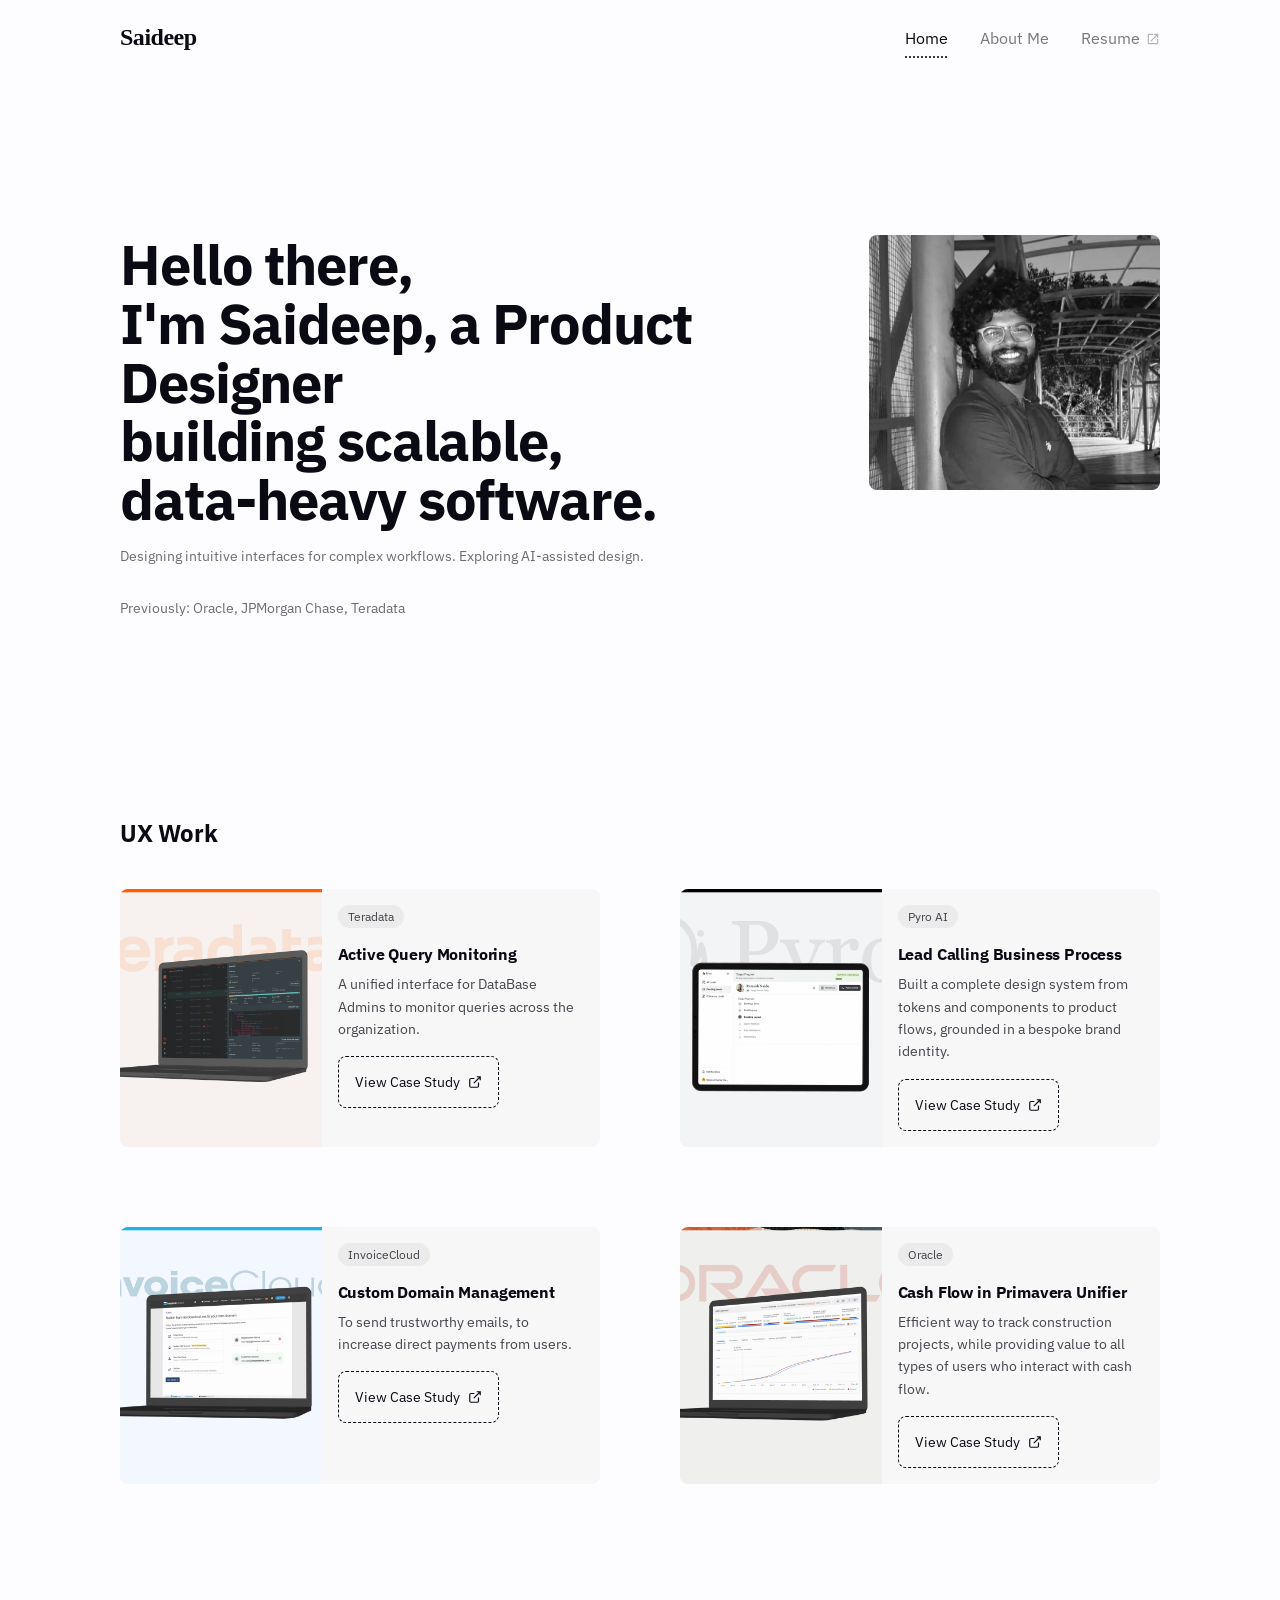
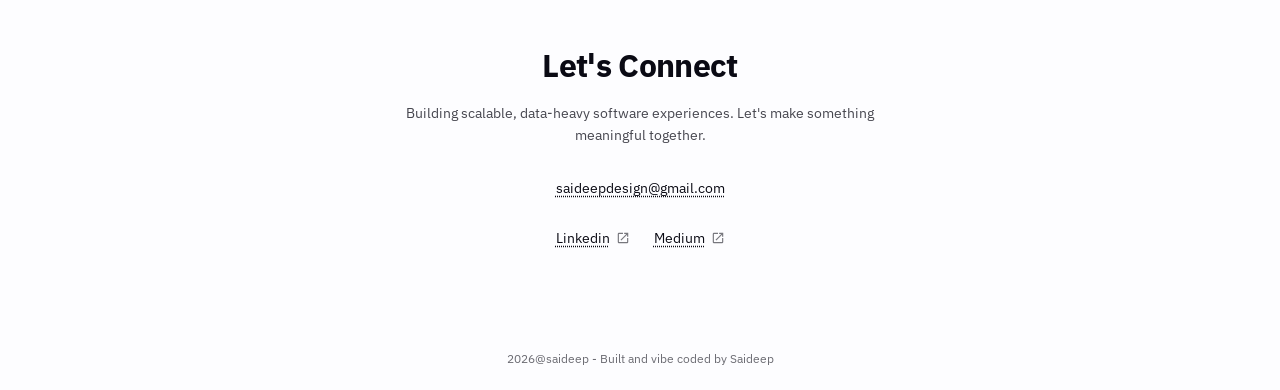
==== commit 33512c5a: "Fix mobile nav active indicator width and leaked top padding The dotted active-tab indicator now siz" ====
--- a/index.html
+++ b/index.html
@@ -24,9 +24,9 @@
 
   <!-- NAV (mobile bottom bar) -->
   <nav class="mobile-nav">
-    <a href="/" class="active">Home</a>
-    <a href="/about">About Me</a>
-    <a href="/Saideep_Vangala_Resume.pdf" target="_blank" rel="noopener">Resume <svg xmlns="http://www.w3.org/2000/svg" width="14" height="14" viewBox="0 0 24 24" fill="currentColor" class="icon-external-link"><path d="M19 19H5V5h7V3H5a2 2 0 00-2 2v14a2 2 0 002 2h14a2 2 0 002-2v-7h-2v7zM14 3v2h3.59l-9.83 9.83 1.41 1.41L19 6.41V10h2V3h-7z"/></svg></a>
+    <a href="/" class="active"><span class="mobile-nav-label">Home</span></a>
+    <a href="/about"><span class="mobile-nav-label">About Me</span></a>
+    <a href="/Saideep_Vangala_Resume.pdf" target="_blank" rel="noopener"><span class="mobile-nav-label">Resume <svg xmlns="http://www.w3.org/2000/svg" width="14" height="14" viewBox="0 0 24 24" fill="currentColor" class="icon-external-link"><path d="M19 19H5V5h7V3H5a2 2 0 00-2 2v14a2 2 0 002 2h14a2 2 0 002-2v-7h-2v7zM14 3v2h3.59l-9.83 9.83 1.41 1.41L19 6.41V10h2V3h-7z"/></svg></span></a>
   </nav>
 
   <!-- HERO -->
--- a/portfolio-ds.css
+++ b/portfolio-ds.css
@@ -219,29 +219,42 @@
   bottom: 0; left: 0; right: 0;
   z-index: 100;
   background: var(--color-bg-canvas);
-  border-top: 1px solid var(--color-border);
-  padding: 8px 0 calc(8px + env(safe-area-inset-bottom, 0px));
+  box-shadow: 0 -2px 8px rgba(0, 0, 0, 0.06);
+  padding: 0 0 env(safe-area-inset-bottom, 0px) 0;
   align-items: stretch;
 }
 
 .mobile-nav a {
   flex: 1;
   display: flex;
-  align-items: center;
   justify-content: center;
+  min-height: 44px;
+  padding: 0 12px;
+  font-size: var(--font-size-14);
+  font-weight: var(--font-weight-regular);
+  color: var(--color-text-primary);
+  text-decoration: none;
+}
+
+/* Shrink-wraps to the label's own text/icon width, and stretches to the
+   full tab height (via the parent's default align-items: stretch) so the
+   active indicator below can size and position itself off this box alone. */
+.mobile-nav-label {
+  position: relative;
+  display: inline-flex;
+  align-items: center;
   gap: 6px;
-  min-height: 48px;
-  padding: 8px 12px;
-  font-size: var(--font-size-12);
-  font-weight: var(--font-weight-regular);
-  color: var(--color-text-primary);
-  text-decoration: none;
 }
 
 .mobile-nav a.active {
-  text-decoration: underline;
-  text-decoration-style: solid;
-  text-underline-offset: 3px;
+  font-weight: var(--font-weight-medium);
+}
+
+.mobile-nav a.active .mobile-nav-label::before {
+  content: '';
+  position: absolute;
+  top: 0; left: 0; right: 0;
+  border-top: 2px dotted var(--color-text-primary);
 }
 
 /* Connect block — inner elements (shared verbatim across pages;
@@ -262,6 +275,7 @@
   font-size: var(--font-size-14);
   color: var(--color-text-primary);
   text-decoration: underline;
+  text-decoration-style: dotted;
   text-underline-offset: 3px;
 }
 
@@ -272,13 +286,6 @@
   gap: 4px;
   font-size: var(--font-size-14);
   color: var(--color-text-primary);
-  opacity: 0.55;
-  text-decoration: none;
-  transition: opacity var(--ease-standard);
-}
-
-.connect-social a:hover {
-  opacity: 1;
   text-decoration: underline;
   text-decoration-style: dotted;
   text-underline-offset: 3px;
@@ -444,7 +451,7 @@
 @media (max-width: 600px) {
   nav { display: none; }
   .mobile-nav { display: flex; }
-  body { padding-bottom: calc(64px + env(safe-area-inset-bottom, 0px)); }
+  body { padding-bottom: calc(44px + env(safe-area-inset-bottom, 0px)); }
   footer { padding: var(--space-2) var(--space-page-margin-mobile); }
 
   body.page-home .hero { padding: var(--space-5) var(--space-page-margin-mobile) var(--space-4); flex-direction: column-reverse; }
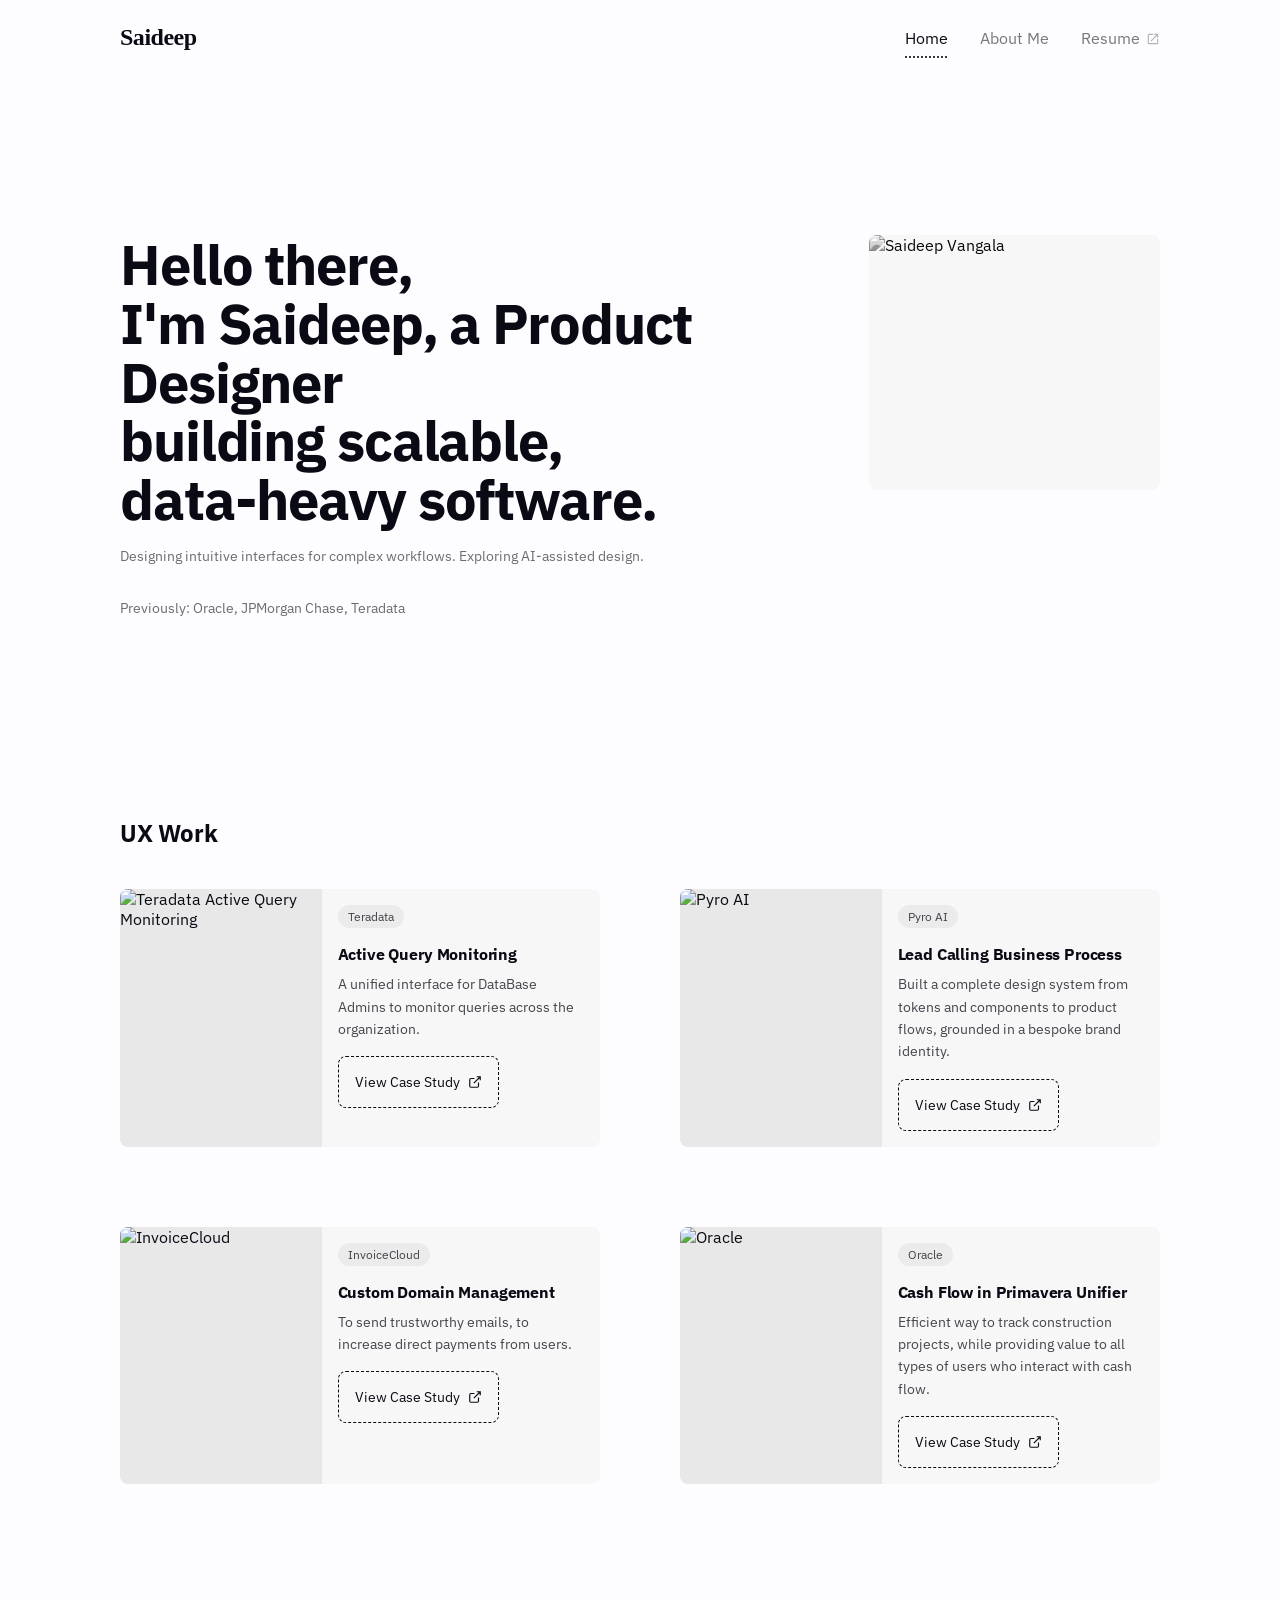
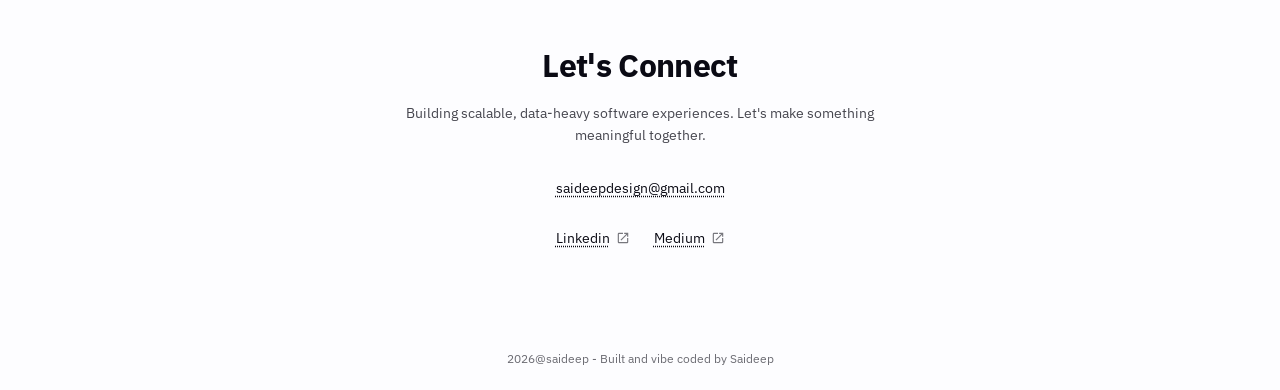
==== commit 75bfe606: "Switch shared images to the design-system CDN, drop local duplicates Replaces the 13 images duplicat" ====
--- a/index.html
+++ b/index.html
@@ -37,7 +37,7 @@
       <p class="hero-prev">Previously: Oracle, JPMorgan Chase, Teradata</p>
     </div>
     <div class="hero-photo">
-      <img src="images/DP.png" alt="Saideep Vangala" />
+      <img src="https://saideepv.github.io/Coomon-portfolios-design-system/assets/Common%20Images/DP.png" alt="Saideep Vangala" />
     </div>
   </div>
 
@@ -48,7 +48,7 @@
 
       <a class="work-card" href="https://www.figma.com/proto/15N6r7ua9zx3kTx4AIGn7R/case-study---Active-Query-Monitoring---AQM?node-id=31-2897&scaling=scale-down-width&content-scaling=fixed&page-id=1%3A10&hide-ui=1" target="_blank" rel="noopener">
         <div class="work-card-image">
-          <img src="images/Thumbnail%20-%20AQM.png" alt="Teradata Active Query Monitoring" />
+          <img src="https://saideepv.github.io/Coomon-portfolios-design-system/assets/Common%20Images/Thumbnail%20-%20AQM.png" alt="Teradata Active Query Monitoring" />
         </div>
         <div class="work-card-content">
           <span class="work-tag">Teradata</span>
@@ -62,7 +62,7 @@
 
       <a class="work-card" href="https://www.figma.com/proto/bgmjLXt54IvHeegfUHhZ1A/Case-study---Pyro---Praja-RM-tool?node-id=28-75&scaling=scale-down-width&content-scaling=fixed&page-id=21%3A2" target="_blank" rel="noopener">
         <div class="work-card-image">
-          <img src="images/Thumbnail%20-Pyro%20-%20RM.png" alt="Pyro AI" />
+          <img src="https://saideepv.github.io/Coomon-portfolios-design-system/assets/Common%20Images/Thumbnail%20-Pyro%20-%20RM.png" alt="Pyro AI" />
         </div>
         <div class="work-card-content">
           <span class="work-tag">Pyro AI</span>
@@ -76,7 +76,7 @@
 
       <a class="work-card" href="https://www.figma.com/proto/kyYMKYUiEWqZeBJ1d8bh70/For-bahance?page-id=23%3A17189&node-id=149-2050&scaling=scale-down-width&content-scaling=fixed&hide-ui=1" target="_blank" rel="noopener">
         <div class="work-card-image">
-          <img src="images/Thumbnail%20-%20Custom%20email%20domain.png" alt="InvoiceCloud" />
+          <img src="https://saideepv.github.io/Coomon-portfolios-design-system/assets/Common%20Images/Thumbnail%20-%20Custom%20email%20domain.png" alt="InvoiceCloud" />
         </div>
         <div class="work-card-content">
           <span class="work-tag">InvoiceCloud</span>
@@ -90,7 +90,7 @@
 
       <a class="work-card" href="https://www.figma.com/proto/kyYMKYUiEWqZeBJ1d8bh70/Portfolio---behance?page-id=0%3A1&node-id=214-20147&scaling=scale-down-width&content-scaling=fixed&hide-ui=1" target="_blank" rel="noopener">
         <div class="work-card-image">
-          <img src="images/Thumbnail%20-%20Cash%20Flow.png" alt="Oracle" />
+          <img src="https://saideepv.github.io/Coomon-portfolios-design-system/assets/Common%20Images/Thumbnail%20-%20Cash%20Flow.png" alt="Oracle" />
         </div>
         <div class="work-card-content">
           <span class="work-tag">Oracle</span>
